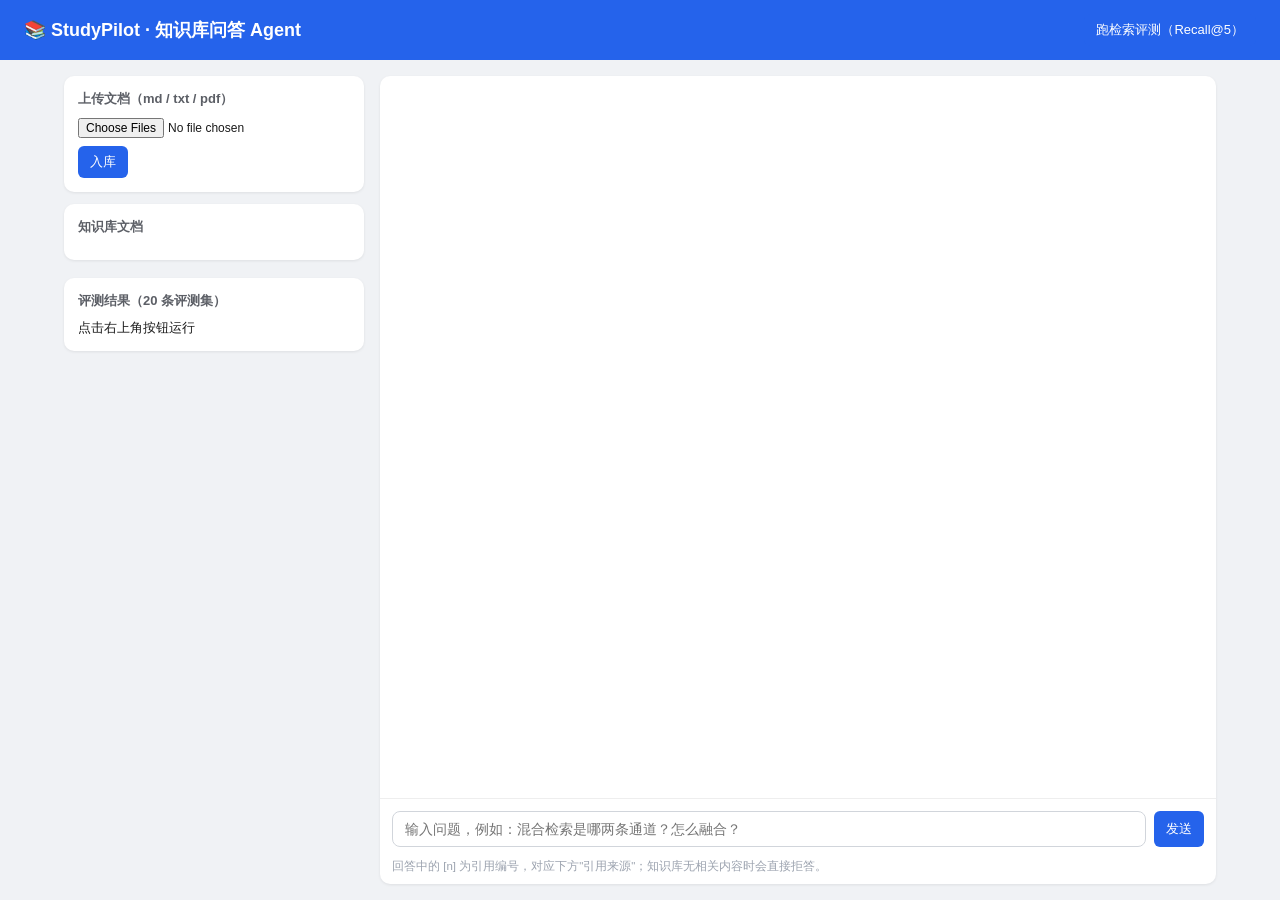
==== src/main/resources/static/index.html @ 530db588 "feat: StudyPilot RAG 知识库问答 Agent 首版 - 入库/混合检索/引用问答/拒答/评测/SSE" ====
<!DOCTYPE html>
<html lang="zh-CN">
<head>
  <meta charset="UTF-8">
  <meta name="viewport" content="width=device-width, initial-scale=1.0">
  <title>StudyPilot - 知识库问答</title>
  <style>
    * { box-sizing: border-box; margin: 0; padding: 0; }
    body {
      font-family: -apple-system, 'Segoe UI', 'Microsoft YaHei', sans-serif;
      background: #f0f2f5; color: #1a1a1a; min-height: 100vh;
      display: flex; flex-direction: column;
    }
    header {
      background: #2563eb; color: #fff; padding: 14px 24px;
      display: flex; align-items: center; justify-content: space-between;
    }
    header h1 { font-size: 18px; font-weight: 600; }
    .main { flex: 1; display: flex; gap: 16px; padding: 16px 24px; max-width: 1200px; width: 100%; margin: 0 auto; }
    .side { width: 300px; flex-shrink: 0; display: flex; flex-direction: column; gap: 12px; }
    .panel {
      background: #fff; border-radius: 10px; padding: 14px;
      box-shadow: 0 1px 3px rgba(0,0,0,.08);
    }
    .panel h3 { font-size: 13px; color: #5c5f66; margin-bottom: 10px; }
    input[type=file] { font-size: 12px; margin-bottom: 8px; }
    button {
      background: #2563eb; color: #fff; border: 0; border-radius: 6px;
      padding: 7px 12px; font-size: 13px; cursor: pointer;
    }
    button:disabled { background: #a5b4fc; cursor: not-allowed; }
    button.danger { background: #dc2626; }
    .doc-list { list-style: none; font-size: 12.5px; }
    .doc-list li {
      display: flex; justify-content: space-between; align-items: center;
      padding: 5px 0; border-bottom: 1px dashed #eee;
    }
    .doc-list .del { color: #dc2626; cursor: pointer; font-size: 12px; }
    .chat {
      flex: 1; display: flex; flex-direction: column; background: #fff;
      border-radius: 10px; box-shadow: 0 1px 3px rgba(0,0,0,.08); overflow: hidden;
    }
    .messages { flex: 1; overflow-y: auto; padding: 18px; }
    .msg { margin-bottom: 14px; max-width: 85%; }
    .msg .who { font-size: 11px; color: #9ca3af; margin-bottom: 3px; }
    .msg .body {
      padding: 10px 13px; border-radius: 10px; font-size: 14px; line-height: 1.6;
      white-space: pre-wrap; word-break: break-word;
    }
    .msg.user { margin-left: auto; }
    .msg.user .body { background: #2563eb; color: #fff; border-bottom-right-radius: 2px; }
    .msg.bot .body { background: #f3f4f6; border-bottom-left-radius: 2px; }
    .msg .cite {
      font-size: 12px; color: #5c5f66; margin-top: 6px; background: #eef2ff;
      border-radius: 6px; padding: 6px 9px; border-left: 3px solid #2563eb;
    }
    .msg .cite b { color: #2563eb; }
    .inputbar { display: flex; gap: 8px; padding: 12px; border-top: 1px solid #eee; }
    .inputbar input {
      flex: 1; border: 1px solid #d1d5db; border-radius: 8px; padding: 9px 12px; font-size: 14px; outline: none;
    }
    .inputbar input:focus { border-color: #2563eb; }
    .hint { font-size: 11.5px; color: #9ca3af; padding: 0 12px 10px; }
    .eval { margin-top: 6px; font-size: 12.5px; }
    .eval table { width: 100%; border-collapse: collapse; margin-top: 6px; }
    .eval td, .eval th { border: 1px solid #e5e7eb; padding: 4px 6px; font-size: 12px; text-align: left; }
    .eval th { background: #f9fafb; }
  </style>
</head>
<body>
<header>
  <h1>📚 StudyPilot · 知识库问答 Agent</h1>
  <button onclick="runEval()" id="evalBtn">跑检索评测（Recall@5）</button>
</header>

<div class="main">
  <div class="side">
    <div class="panel">
      <h3>上传文档（md / txt / pdf）</h3>
      <input type="file" id="file" accept=".md,.markdown,.txt,.pdf" multiple>
      <button onclick="upload()">入库</button>
    </div>
    <div class="panel">
      <h3>知识库文档</h3>
      <ul class="doc-list" id="docList"></ul>
    </div>
    <div class="panel eval">
      <h3>评测结果（20 条评测集）</h3>
      <div id="evalResult">点击右上角按钮运行</div>
    </div>
  </div>

  <div class="chat">
    <div class="messages" id="messages"></div>
    <div class="inputbar">
      <input id="question" placeholder="输入问题，例如：混合检索是哪两条通道？怎么融合？" onkeydown="if(event.key==='Enter')ask()">
      <button onclick="ask()">发送</button>
    </div>
    <div class="hint">回答中的 [n] 为引用编号，对应下方"引用来源"；知识库无相关内容时会直接拒答。</div>
  </div>
</div>

<script>
const $ = id => document.getElementById(id);

function addMsg(who, text, cites) {
  const box = $('messages');
  const div = document.createElement('div');
  div.className = 'msg ' + who;
  div.innerHTML = `<div class="who">${who === 'user' ? '你' : 'StudyPilot'}</div>
    <div class="body"></div>`;
  div.querySelector('.body').textContent = text;
  if (cites && cites.length) {
    const c = document.createElement('div');
    c.className = 'cite';
    c.innerHTML = cites.map((h, i) =>
      `<div><b>[${i + 1}]</b> ${h.chunk.docName}${h.chunk.headingPath ? ' · ' + h.chunk.headingPath : ''}</div>`
    ).join('');
    div.appendChild(c);
  }
  box.appendChild(div);
  box.scrollTop = box.scrollHeight;
}

async function upload() {
  const file = $('file').files[0];
  if (!file) return alert('请先选择文件');
  const fd = new FormData();
  fd.append('file', file);
  const res = await fetch('/api/kb/documents', { method: 'POST', body: fd });
  const data = await res.json();
  alert(data.error ? '失败: ' + data.error : `入库成功：${data.name}，切分为 ${data.chunkCount} 块`);
  refreshDocs();
}

async function refreshDocs() {
  const res = await fetch('/api/kb/documents');
  const docs = await res.json();
  $('docList').innerHTML = docs.map(d =>
    `<li><span>${d.name}（${d.chunkCount} 块）</span><span class="del" onclick="delDoc(${d.id})">删除</span></li>`
  ).join('') || '<li style="color:#9ca3af">暂无文档，先上传或等待示例库导入</li>';
}

async function delDoc(id) {
  await fetch('/api/kb/documents/' + id, { method: 'DELETE' });
  refreshDocs();
}

async function ask() {
  const q = $('question').value.trim();
  if (!q) return;
  $('question').value = '';
  addMsg('user', q);

  // 放一条空 bot 消息，SSE 逐段填充（打字机效果）
  const botMsg = addMsg('bot', '');
  const bodyEl = botMsg.querySelector('.body');
  bodyEl.textContent = '';

  try {
    const res = await fetch('/api/chat/stream', {
      method: 'POST',
      headers: { 'Content-Type': 'application/json' },
      body: JSON.stringify({ question: q })
    });
    if (!res.ok || !res.body) throw new Error('HTTP ' + res.status);

    const reader = res.body.getReader();
    const decoder = new TextDecoder();
    let citations = null;
    let buf = '';
    while (true) {
      const { done, value } = await reader.read();
      if (done) break;
      buf += decoder.decode(value, { stream: true });
      const parts = buf.split('\n\n');
      buf = parts.pop();
      for (const part of parts) {
        for (const line of part.split('\n')) {
          if (line.startsWith('data: ')) {
            const payload = line.slice(6);
            if (payload.startsWith('{')) {
              const meta = JSON.parse(payload);
              citations = meta.citations || [];
              if (meta.rejected) {
                bodyEl.textContent = '抱歉，知识库中未找到相关内容。';
                renderCites(botMsg, citations);
                return;
              }
            } else {
              bodyEl.textContent += payload;
              scrollChat();
            }
          }
        }
      }
    }
    renderCites(botMsg, citations);
  } catch (e) {
    // SSE 失败时回退到普通 JSON 问答
    const res2 = await fetch('/api/chat', {
      method: 'POST',
      headers: { 'Content-Type': 'application/json' },
      body: JSON.stringify({ question: q })
    });
    const data = await res2.json();
    bodyEl.textContent = data.answer;
    renderCites(botMsg, data.rejected ? [] : data.citations);
  }
}

function renderCites(botMsg, citations) {
  const old = botMsg.querySelector('.cite');
  if (old) old.remove();
  if (citations && citations.length) {
    const c = document.createElement('div');
    c.className = 'cite';
    c.innerHTML = citations.map((h, i) =>
      `<div><b>[${i + 1}]</b> ${h.doc}${h.section ? ' · ' + h.section : ''}</div>`
    ).join('');
    botMsg.appendChild(c);
  }
  scrollChat();
}

function scrollChat() {
  $('messages').scrollTop = $('messages').scrollHeight;
}

async function runEval() {
  $('evalBtn').disabled = true;
  $('evalBtn').textContent = '评测运行中…';
  try {
    const res = await fetch('/api/eval/run');
    const reports = await res.json();
    let html = '<table><tr><th>模式</th><th>Recall@5</th><th>Top1 命中</th></tr>';
    for (const r of reports) {
      const name = { vector: '纯向量', keyword: '纯关键词', hybrid: '混合检索' }[r.mode] || r.mode;
      html += `<tr><td>${name}</td><td>${(r.recallAt5 * 100).toFixed(1)}%</td><td>${(r.hitAt1 * 100).toFixed(1)}%</td></tr>`;
    }
    html += '</table>';
    $('evalResult').innerHTML = html;
  } catch (e) {
    $('evalResult').textContent = '评测失败：' + e.message;
  }
  $('evalBtn').disabled = false;
  $('evalBtn').textContent = '跑检索评测（Recall@5）';
}

refreshDocs();
</script>
</body>
</html>
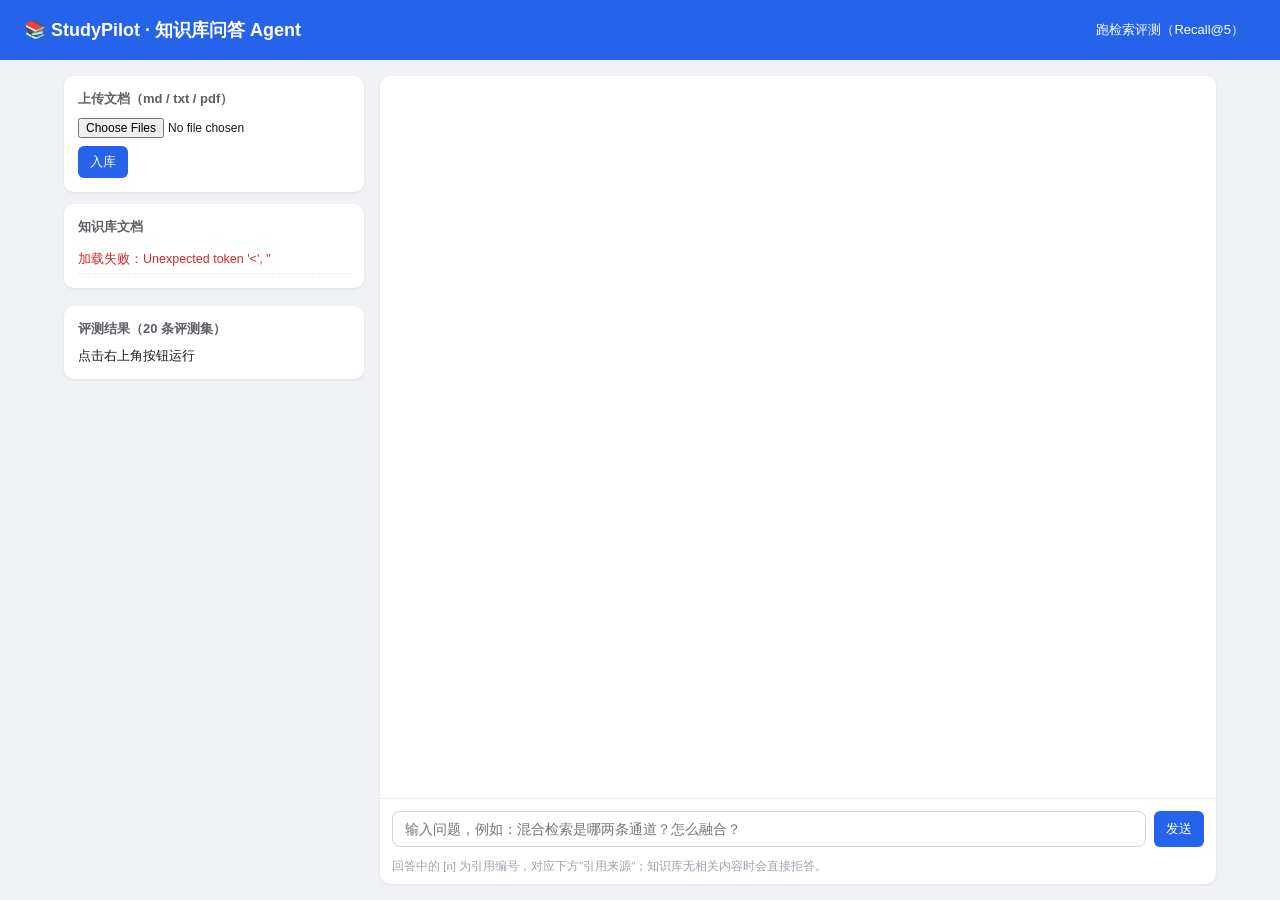
==== commit ad2e1115: "feat: SSE 流式问答(GET/POST)、检索调试接口、无 Key 启动提示、全局 503 友好错误、前端错误兜底" ====
--- a/src/main/resources/static/index.html
+++ b/src/main/resources/static/index.html
@@ -127,23 +127,36 @@
   if (!file) return alert('请先选择文件');
   const fd = new FormData();
   fd.append('file', file);
-  const res = await fetch('/api/kb/documents', { method: 'POST', body: fd });
-  const data = await res.json();
-  alert(data.error ? '失败: ' + data.error : `入库成功：${data.name}，切分为 ${data.chunkCount} 块`);
-  refreshDocs();
+  try {
+    const res = await fetch('/api/kb/documents', { method: 'POST', body: fd });
+    const data = await res.json();
+    alert(data.error ? '失败: ' + data.error : `入库成功：${data.name}，切分为 ${data.chunkCount} 块`);
+    refreshDocs();
+  } catch (e) {
+    alert('上传失败：' + e.message);
+  }
 }
 
 async function refreshDocs() {
-  const res = await fetch('/api/kb/documents');
-  const docs = await res.json();
-  $('docList').innerHTML = docs.map(d =>
-    `<li><span>${d.name}（${d.chunkCount} 块）</span><span class="del" onclick="delDoc(${d.id})">删除</span></li>`
-  ).join('') || '<li style="color:#9ca3af">暂无文档，先上传或等待示例库导入</li>';
+  try {
+    const res = await fetch('/api/kb/documents');
+    const docs = await res.json();
+    if (docs.error) throw new Error(docs.error);
+    $('docList').innerHTML = docs.map(d =>
+      `<li><span>${d.name}（${d.chunkCount} 块）</span><span class="del" onclick="delDoc(${d.id})">删除</span></li>`
+    ).join('') || '<li style="color:#9ca3af">暂无文档，先上传或等待示例库导入</li>';
+  } catch (e) {
+    $('docList').innerHTML = '<li style="color:#dc2626">加载失败：' + e.message + '</li>';
+  }
 }
 
 async function delDoc(id) {
-  await fetch('/api/kb/documents/' + id, { method: 'DELETE' });
-  refreshDocs();
+  try {
+    await fetch('/api/kb/documents/' + id, { method: 'DELETE' });
+    refreshDocs();
+  } catch (e) {
+    alert('删除失败：' + e.message);
+  }
 }
 
 async function ask() {
@@ -198,14 +211,18 @@
     renderCites(botMsg, citations);
   } catch (e) {
     // SSE 失败时回退到普通 JSON 问答
-    const res2 = await fetch('/api/chat', {
-      method: 'POST',
-      headers: { 'Content-Type': 'application/json' },
-      body: JSON.stringify({ question: q })
-    });
-    const data = await res2.json();
-    bodyEl.textContent = data.answer;
-    renderCites(botMsg, data.rejected ? [] : data.citations);
+    try {
+      const res2 = await fetch('/api/chat', {
+        method: 'POST',
+        headers: { 'Content-Type': 'application/json' },
+        body: JSON.stringify({ question: q })
+      });
+      const data = await res2.json();
+      bodyEl.textContent = data.error || data.answer || '请求失败';
+      renderCites(botMsg, data.rejected ? [] : (data.citations || []));
+    } catch (e2) {
+      bodyEl.textContent = '请求失败：' + (e2.message || '未知错误');
+    }
   }
 }
 
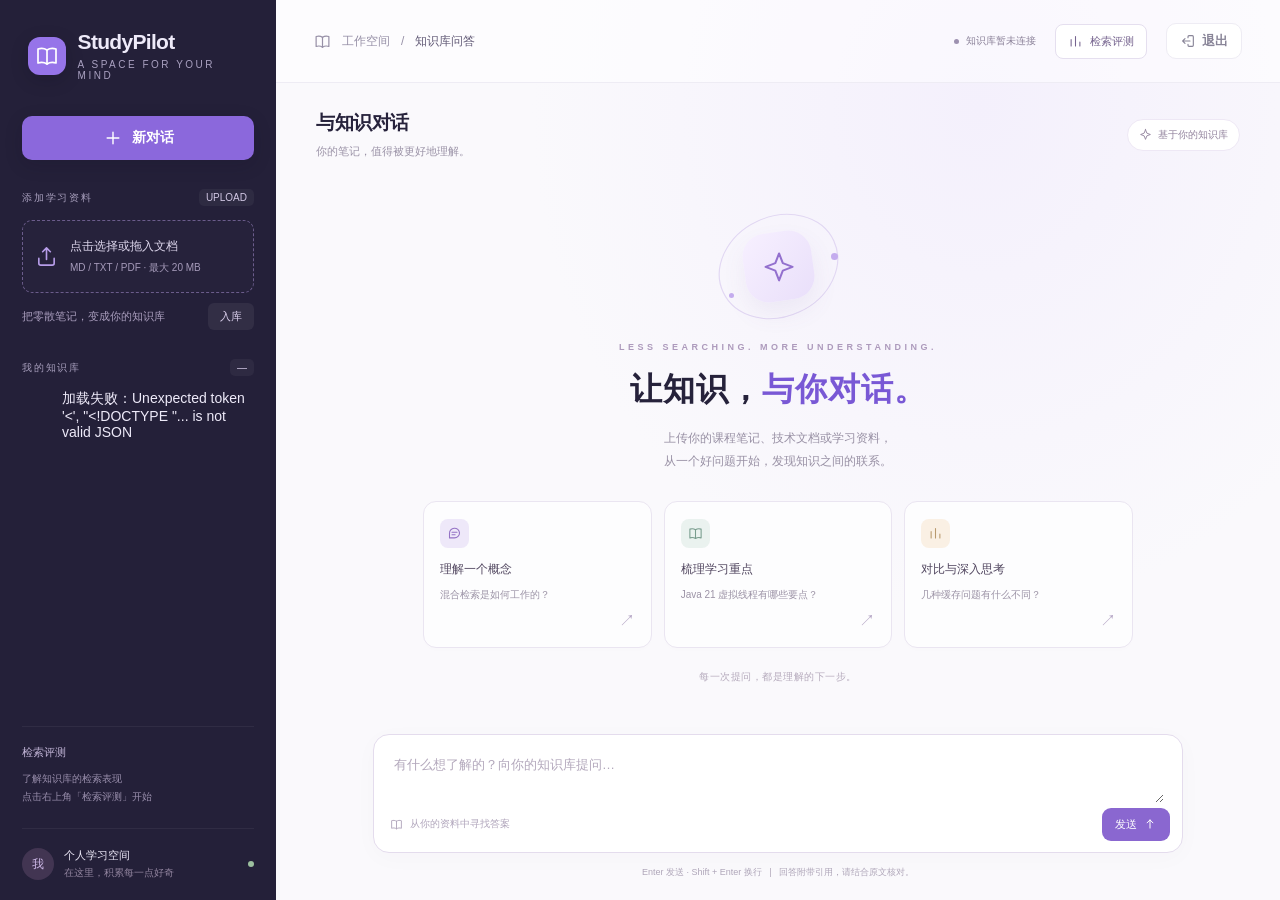
==== commit cadd6617: "feat: 界面美化与功能修复 + 应用内登录（替代 Nginx Basic 认证） - 新增应用内登录：AuthController / AuthInterceptor / WebAuthConfi" ====
--- a/src/main/resources/static/index.html
+++ b/src/main/resources/static/index.html
@@ -1,241 +1,247 @@
-<!DOCTYPE html>
-<html lang="zh-CN">
-<head>
-  <meta charset="UTF-8">
-  <meta name="viewport" content="width=device-width, initial-scale=1.0">
-  <title>StudyPilot - 知识库问答</title>
-  <style>
-    * { box-sizing: border-box; margin: 0; padding: 0; }
-    body {
-      font-family: -apple-system, 'Segoe UI', 'Microsoft YaHei', sans-serif;
-      background: #f0f2f5; color: #1a1a1a; min-height: 100vh;
-      display: flex; flex-direction: column;
-    }
-    header {
-      background: #2563eb; color: #fff; padding: 14px 24px;
-      display: flex; align-items: center; justify-content: space-between;
-    }
-    header h1 { font-size: 18px; font-weight: 600; }
-    .main { flex: 1; display: flex; gap: 16px; padding: 16px 24px; max-width: 1200px; width: 100%; margin: 0 auto; }
-    .side { width: 300px; flex-shrink: 0; display: flex; flex-direction: column; gap: 12px; }
-    .panel {
-      background: #fff; border-radius: 10px; padding: 14px;
-      box-shadow: 0 1px 3px rgba(0,0,0,.08);
-    }
-    .panel h3 { font-size: 13px; color: #5c5f66; margin-bottom: 10px; }
-    input[type=file] { font-size: 12px; margin-bottom: 8px; }
-    button {
-      background: #2563eb; color: #fff; border: 0; border-radius: 6px;
-      padding: 7px 12px; font-size: 13px; cursor: pointer;
-    }
-    button:disabled { background: #a5b4fc; cursor: not-allowed; }
-    button.danger { background: #dc2626; }
-    .doc-list { list-style: none; font-size: 12.5px; }
-    .doc-list li {
-      display: flex; justify-content: space-between; align-items: center;
-      padding: 5px 0; border-bottom: 1px dashed #eee;
-    }
-    .doc-list .del { color: #dc2626; cursor: pointer; font-size: 12px; }
-    .chat {
-      flex: 1; display: flex; flex-direction: column; background: #fff;
-      border-radius: 10px; box-shadow: 0 1px 3px rgba(0,0,0,.08); overflow: hidden;
-    }
-    .messages { flex: 1; overflow-y: auto; padding: 18px; }
-    .msg { margin-bottom: 14px; max-width: 85%; }
-    .msg .who { font-size: 11px; color: #9ca3af; margin-bottom: 3px; }
-    .msg .body {
-      padding: 10px 13px; border-radius: 10px; font-size: 14px; line-height: 1.6;
-      white-space: pre-wrap; word-break: break-word;
-    }
-    .msg.user { margin-left: auto; }
-    .msg.user .body { background: #2563eb; color: #fff; border-bottom-right-radius: 2px; }
-    .msg.bot .body { background: #f3f4f6; border-bottom-left-radius: 2px; }
-    .msg .cite {
-      font-size: 12px; color: #5c5f66; margin-top: 6px; background: #eef2ff;
-      border-radius: 6px; padding: 6px 9px; border-left: 3px solid #2563eb;
-    }
-    .msg .cite b { color: #2563eb; }
-    .inputbar { display: flex; gap: 8px; padding: 12px; border-top: 1px solid #eee; }
-    .inputbar input {
-      flex: 1; border: 1px solid #d1d5db; border-radius: 8px; padding: 9px 12px; font-size: 14px; outline: none;
-    }
-    .inputbar input:focus { border-color: #2563eb; }
-    .hint { font-size: 11.5px; color: #9ca3af; padding: 0 12px 10px; }
-    .eval { margin-top: 6px; font-size: 12.5px; }
-    .eval table { width: 100%; border-collapse: collapse; margin-top: 6px; }
-    .eval td, .eval th { border: 1px solid #e5e7eb; padding: 4px 6px; font-size: 12px; text-align: left; }
-    .eval th { background: #f9fafb; }
-  </style>
-</head>
-<body>
-<header>
-  <h1>📚 StudyPilot · 知识库问答 Agent</h1>
-  <button onclick="runEval()" id="evalBtn">跑检索评测（Recall@5）</button>
-</header>
-
-<div class="main">
-  <div class="side">
-    <div class="panel">
-      <h3>上传文档（md / txt / pdf）</h3>
-      <input type="file" id="file" accept=".md,.markdown,.txt,.pdf" multiple>
-      <button onclick="upload()">入库</button>
-    </div>
-    <div class="panel">
-      <h3>知识库文档</h3>
-      <ul class="doc-list" id="docList"></ul>
-    </div>
-    <div class="panel eval">
-      <h3>评测结果（20 条评测集）</h3>
-      <div id="evalResult">点击右上角按钮运行</div>
-    </div>
-  </div>
-
-  <div class="chat">
-    <div class="messages" id="messages"></div>
-    <div class="inputbar">
-      <input id="question" placeholder="输入问题，例如：混合检索是哪两条通道？怎么融合？" onkeydown="if(event.key==='Enter')ask()">
-      <button onclick="ask()">发送</button>
-    </div>
-    <div class="hint">回答中的 [n] 为引用编号，对应下方"引用来源"；知识库无相关内容时会直接拒答。</div>
-  </div>
-</div>
-
+<!DOCTYPE html><html lang="zh-CN"><head><meta charset="UTF-8"><meta name="viewport" content="width=device-width,initial-scale=1.0"><meta name="theme-color" content="#242039"><title>StudyPilot · 让知识与你对话</title><link rel="stylesheet" href="app.css?v=20260915"></head><body><div class="app-shell">
+<aside class="side" id="sidebar"><div class="brand"><div class="brand-mark"><svg viewBox="0 0 24 24" aria-hidden="true"><path d="M12 6c-3-2-6-2-9-1v14c3-1 6-1 9 1 3-2 6-2 9-1V5c-3-1-6-1-9 1Z"/><path d="M12 6v14"/></svg></div><div><div class="brand-name">StudyPilot</div><div class="brand-sub">A SPACE FOR YOUR MIND</div></div></div>
+<button class="new-chat" onclick="newChat()"><svg viewBox="0 0 24 24" aria-hidden="true"><path d="M12 5v14M5 12h14"/></svg><span>新对话</span></button>
+<section class="panel upload-panel"><div class="rail-label">添加学习资料 <span>UPLOAD</span></div><label class="upload-zone" id="dropZone"><svg viewBox="0 0 24 24" aria-hidden="true"><path d="M12 15V3m-4 4 4-4 4 4M4 14v5a2 2 0 0 0 2 2h12a2 2 0 0 0 2-2v-5"/></svg><div><strong>点击选择或拖入文档</strong><small>MD / TXT / PDF · 最大 20 MB</small></div><input type="file" id="file" aria-label="选择学习文档" accept=".md,.markdown,.txt,.pdf" multiple></label><div class="upload-actions"><p id="fileHint">把零散笔记，变成你的知识库</p><button id="uploadBtn" onclick="upload()">入库</button></div></section>
+<section class="panel docs-panel"><div class="rail-label">我的知识库 <span id="docCount">—</span></div><ul class="doc-list" id="docList"><li>正在加载文档…</li></ul></section>
+<section class="panel eval"><h3 id="evalTitle">检索评测</h3><div id="evalResult">了解知识库的检索表现<br>点击右上角「检索评测」开始</div></section>
+<div class="rail-footer"><div class="avatar">我</div><div><strong>个人学习空间</strong><small>在这里，积累每一点好奇</small></div><i class="local-dot" title="本地工作区"></i></div></aside>
+<main class="workspace"><header class="topbar"><div class="breadcrumb"><svg viewBox="0 0 24 24" aria-hidden="true"><path d="M12 6c-3-2-6-2-9-1v14c3-1 6-1 9 1 3-2 6-2 9-1V5c-3-1-6-1-9 1Z"/><path d="M12 6v14"/></svg><span>工作空间</span><span>/</span><strong>知识库问答</strong></div><div class="top-actions"><span class="connection" id="connection">连接知识库…</span><button class="mobile-toggle" onclick="toggleLibrary()" aria-controls="sidebar" aria-expanded="false" id="libraryToggle">文档</button><button class="eval-button" onclick="runEval()" id="evalBtn" aria-label="跑检索评测（Hit@5）"><svg viewBox="0 0 24 24" aria-hidden="true"><path d="M5 19V9m7 10V4m7 15v-6"/></svg><span>检索评测</span></button><button class="logout-button" onclick="logout()" id="logoutBtn" aria-label="退出登录"><svg viewBox="0 0 24 24" aria-hidden="true"><path d="M15 12H4m0 0 3.5-3.5M4 12l3.5 3.5"/><path d="M12 7V5.5A1.5 1.5 0 0 1 13.5 4h5A1.5 1.5 0 0 1 20 5.5v13A1.5 1.5 0 0 1 18.5 20h-5A1.5 1.5 0 0 1 12 18.5V17"/></svg><span>退出</span></button></div></header>
+<section class="chat"><div class="chat-heading"><div><h1>与知识对话</h1><p id="workspaceStats">你的笔记，值得被更好地理解。</p></div><div class="scope-pill"><svg viewBox="0 0 24 24" aria-hidden="true"><path d="m12 3 2.5 6.5L21 12l-6.5 2.5L12 21l-2.5-6.5L3 12l6.5-2.5L12 3Z"/></svg>基于你的知识库</div></div>
+<div class="messages" id="messages"><div class="welcome" id="welcome"><div class="hero-art"><div class="hero-mark"><svg viewBox="0 0 24 24" aria-hidden="true"><path d="m12 3 2.5 6.5L21 12l-6.5 2.5L12 21l-2.5-6.5L3 12l6.5-2.5L12 3Z"/></svg></div></div><div class="eyebrow">LESS SEARCHING. MORE UNDERSTANDING.</div><h2>让知识，<span>与你对话。</span></h2><p>上传你的课程笔记、技术文档或学习资料，<br>从一个好问题开始，发现知识之间的联系。</p><div class="suggestions">
+<button class="suggestion" onclick="suggest('混合检索是哪两条通道？怎么融合？')"><span class="tile-icon"><svg viewBox="0 0 24 24" aria-hidden="true"><path d="M20 11a8 8 0 0 1-8 8H4v-7a8 8 0 1 1 16-1Z"/><path d="M8 10h8m-8 4h5"/></svg></span><strong>理解一个概念</strong><p>混合检索是如何工作的？</p><span class="arrow">↗</span></button>
+<button class="suggestion" onclick="suggest('Java 21 虚拟线程适合什么场景？有哪些注意事项？')"><span class="tile-icon"><svg viewBox="0 0 24 24" aria-hidden="true"><path d="M12 6c-3-2-6-2-9-1v14c3-1 6-1 9 1 3-2 6-2 9-1V5c-3-1-6-1-9 1Z"/><path d="M12 6v14"/></svg></span><strong>梳理学习重点</strong><p>Java 21 虚拟线程有哪些要点？</p><span class="arrow">↗</span></button>
+<button class="suggestion" onclick="suggest('缓存穿透、击穿和雪崩有什么区别？分别如何处理？')"><span class="tile-icon"><svg viewBox="0 0 24 24" aria-hidden="true"><path d="M5 19V9m7 10V4m7 15v-6"/></svg></span><strong>对比与深入思考</strong><p>几种缓存问题有什么不同？</p><span class="arrow">↗</span></button></div><div class="welcome-foot">每一次提问，都是理解的下一步。</div></div></div>
+<div class="composer-area"><div class="composer"><div class="inputbar"><textarea rows="2" id="question" aria-label="输入问题" maxlength="4000" placeholder="有什么想了解的？向你的知识库提问…" onkeydown="if(event.key==='Enter'&&!event.shiftKey&&!event.isComposing){event.preventDefault();ask()}"></textarea></div><div class="composer-tools"><span class="composer-note"><svg viewBox="0 0 24 24" aria-hidden="true"><path d="M12 6c-3-2-6-2-9-1v14c3-1 6-1 9 1 3-2 6-2 9-1V5c-3-1-6-1-9 1Z"/><path d="M12 6v14"/></svg><span>从你的资料中寻找答案</span></span><div class="send-actions"><button class="stop-button" id="stopBtn" onclick="activeChat?.abort()" disabled>停止</button><button class="send-button" id="sendBtn" onclick="ask()" aria-label="发送"><span>发送</span><svg viewBox="0 0 24 24" aria-hidden="true"><path d="M12 19V5m-5 5 5-5 5 5"/></svg></button></div></div></div><div class="hint">Enter 发送 · Shift + Enter 换行 &nbsp; | &nbsp; 回答附带引用，请结合原文核对。</div></div></section></main></div><div class="toast" id="toast" role="status" aria-live="polite" hidden></div>
 <script>
 const $ = id => document.getElementById(id);
+/* ===== 登录态处理：401 自动跳登录页 + 退出登录 ===== */
+(function () {
+  const rawFetch = window.fetch.bind(window);
+  window.fetch = async function (...args) {
+    const res = await rawFetch(...args);
+    if (res.status === 401) {
+      location.replace('login.html');
+      throw new Error('未登录');
+    }
+    return res;
+  };
+})();
+function logout() {
+  fetch('api/auth/logout', { method: 'POST', headers: { Accept: 'application/json' } })
+    .catch(() => {})
+    .finally(() => location.replace('login.html'));
+}
+let activeChat = null;
+const welcomeTemplate = $('welcome').outerHTML;
+let toastTimer;
+function notify(message) { $('toast').textContent = message; $('toast').hidden = false; clearTimeout(toastTimer); toastTimer = setTimeout(() => $('toast').hidden = true, 6000); }
+function suggest(question) { $('question').value = question; $('question').focus(); }
+function toggleLibrary() { const open = $('sidebar').classList.toggle('mobile-library'); $('libraryToggle').setAttribute('aria-expanded', String(open)); }
+function newChat() { if (activeChat) { notify('请先停止当前回答，再开始新对话'); return; } $('messages').innerHTML = welcomeTemplate; $('question').value = ''; $('question').focus(); }
 
 function addMsg(who, text, cites) {
-  const box = $('messages');
+  $('welcome')?.remove();
   const div = document.createElement('div');
   div.className = 'msg ' + who;
-  div.innerHTML = `<div class="who">${who === 'user' ? '你' : 'StudyPilot'}</div>
-    <div class="body"></div>`;
-  div.querySelector('.body').textContent = text;
-  if (cites && cites.length) {
-    const c = document.createElement('div');
-    c.className = 'cite';
-    c.innerHTML = cites.map((h, i) =>
-      `<div><b>[${i + 1}]</b> ${h.chunk.docName}${h.chunk.headingPath ? ' · ' + h.chunk.headingPath : ''}</div>`
-    ).join('');
-    div.appendChild(c);
-  }
-  box.appendChild(div);
-  box.scrollTop = box.scrollHeight;
+  const label = document.createElement('div');
+  label.className = 'who';
+  label.textContent = who === 'user' ? '你' : 'StudyPilot';
+  const body = document.createElement('div');
+  body.className = 'body';
+  body.textContent = text;
+  div.append(label, body);
+  $('messages').appendChild(div);
+  renderCites(div, cites);
+  return div;
+}
+
+async function readJson(response) {
+  const data = await response.json();
+  if (!response.ok) throw new Error(data.error || 'HTTP ' + response.status);
+  return data;
 }
 
 async function upload() {
-  const file = $('file').files[0];
-  if (!file) return alert('请先选择文件');
-  const fd = new FormData();
-  fd.append('file', file);
-  try {
-    const res = await fetch('/api/kb/documents', { method: 'POST', body: fd });
-    const data = await res.json();
-    alert(data.error ? '失败: ' + data.error : `入库成功：${data.name}，切分为 ${data.chunkCount} 块`);
-    refreshDocs();
-  } catch (e) {
-    alert('上传失败：' + e.message);
+  const files = Array.from($('file').files);
+  if (!files.length) return notify('请先选择文件');
+  $('uploadBtn').disabled = true;
+  $('uploadBtn').textContent = '处理中…';
+  const results = [];
+  try {
+    for (const file of files) {
+      const fd = new FormData();
+      fd.append('file', file);
+      try {
+        const data = await readJson(await fetch('api/kb/documents', {method: 'POST', body: fd}));
+        results.push(`${data.name}：成功，${data.chunkCount} 块`);
+      } catch (e) {
+        results.push(`${file.name}：失败，${e.message}`);
+      }
+    }
+    await refreshDocs();
+    notify(results.join('\n'));
+  } finally {
+    $('uploadBtn').disabled = false;
+    $('uploadBtn').textContent = '入库';
   }
 }
 
 async function refreshDocs() {
-  try {
-    const res = await fetch('/api/kb/documents');
-    const docs = await res.json();
-    if (docs.error) throw new Error(docs.error);
-    $('docList').innerHTML = docs.map(d =>
-      `<li><span>${d.name}（${d.chunkCount} 块）</span><span class="del" onclick="delDoc(${d.id})">删除</span></li>`
-    ).join('') || '<li style="color:#9ca3af">暂无文档，先上传或等待示例库导入</li>';
-  } catch (e) {
-    $('docList').innerHTML = '<li style="color:#dc2626">加载失败：' + e.message + '</li>';
-  }
-}
-
-async function delDoc(id) {
-  try {
-    await fetch('/api/kb/documents/' + id, { method: 'DELETE' });
-    refreshDocs();
-  } catch (e) {
-    alert('删除失败：' + e.message);
-  }
+  const list = $('docList');
+  try {
+    const docs = await readJson(await fetch('api/kb/documents'));
+    list.replaceChildren();
+    $('docCount').textContent = docs.length;
+    $('workspaceStats').textContent = `${docs.length} 篇文档 · ${docs.reduce((n, d) => n + d.chunkCount, 0)} 个知识片段，等待你的探索。`;
+    $('connection').textContent = '知识库已连接';
+    $('connection').classList.add('online');
+    for (const doc of docs) {
+      const row = document.createElement('li');
+      const name = document.createElement('span');
+      name.className = 'doc-info';
+      const title = document.createElement('span');
+      title.className = 'doc-name';
+      title.textContent = doc.name;
+      title.title = doc.name;
+      const meta = document.createElement('span');
+      meta.className = 'doc-meta';
+      meta.textContent = `${doc.chunkCount} 个片段`;
+      name.append(title, meta);
+      const fileIcon = document.createElement('span');
+      fileIcon.className = 'doc-icon';
+      fileIcon.textContent = ({pdf:'PDF', txt:'TXT', md:'MD', markdown:'MD'})[doc.name.split('.').pop().toLowerCase()] || 'DOC';
+      const remove = document.createElement('button');
+      remove.className = 'danger';
+      remove.textContent = '删除';
+      remove.onclick = () => delDoc(doc.id, remove);
+      row.append(fileIcon, name, remove);
+      list.appendChild(row);
+    }
+    if (!docs.length) list.textContent = '暂无文档，请先上传';
+  } catch (e) {
+    list.textContent = '加载失败：' + e.message;
+    $('connection').textContent = '知识库暂未连接';
+    $('connection').classList.remove('online');
+  }
+}
+
+async function delDoc(id, button) {
+  button.disabled = true;
+  try {
+    await readJson(await fetch('api/kb/documents/' + id, {method: 'DELETE'}));
+    await refreshDocs();
+  } catch (e) {
+    notify('删除失败：' + e.message);
+    button.disabled = false;
+  }
+}
+
+// 按 SSE 的 event/data 字段解码，JSON 字符串中的换行不会破坏事件边界。
+function parseEvent(frame) {
+  let event = 'message';
+  const data = [];
+  for (const line of frame.split(/\r?\n/)) {
+    if (line.startsWith(':')) continue;
+    const colon = line.indexOf(':');
+    const field = colon < 0 ? line : line.slice(0, colon);
+    let value = colon < 0 ? '' : line.slice(colon + 1);
+    if (value.startsWith(' ')) value = value.slice(1);
+    if (field === 'event') event = value;
+    if (field === 'data') data.push(value);
+  }
+  return data.length ? {event, data: JSON.parse(data.join('\n'))} : null;
 }
 
 async function ask() {
   const q = $('question').value.trim();
-  if (!q) return;
+  if (!q || activeChat) return;
+  if (q.length > 4000) return notify('问题不能超过 4000 个字符');
   $('question').value = '';
   addMsg('user', q);
-
-  // 放一条空 bot 消息，SSE 逐段填充（打字机效果）
-  const botMsg = addMsg('bot', '');
+  const botMsg = addMsg('bot', '正在检索…');
   const bodyEl = botMsg.querySelector('.body');
-  bodyEl.textContent = '';
-
-  try {
-    const res = await fetch('/api/chat/stream', {
-      method: 'POST',
-      headers: { 'Content-Type': 'application/json' },
-      body: JSON.stringify({ question: q })
-    });
-    if (!res.ok || !res.body) throw new Error('HTTP ' + res.status);
-
-    const reader = res.body.getReader();
+  const controller = new AbortController();
+  activeChat = controller;
+  $('sendBtn').disabled = true;
+  $('stopBtn').disabled = false;
+  let reader;
+  let completed = false;
+  let received = false;
+  const showAnswer = answer => {
+    bodyEl.textContent = answer.answer;
+    renderCites(botMsg, answer.rejected ? [] : answer.citations);
+    completed = true;
+  };
+  try {
+    const options = {method: 'POST', headers: {'Content-Type': 'application/json'},
+      body: JSON.stringify({question: q}), signal: controller.signal};
+    const res = await fetch('api/chat/stream', options);
+    // 仅接口不支持时回退；生成中断不自动再调用一次付费模型。
+    if (res.status === 404 || res.status === 405) {
+      showAnswer(await readJson(await fetch('api/chat', options)));
+      return;
+    }
+    if (!res.ok) {
+      await readJson(res);
+      throw new Error('HTTP ' + res.status);
+    }
+    if (!res.body) throw new Error('浏览器不支持流式响应');
+    reader = res.body.getReader();
     const decoder = new TextDecoder();
-    let citations = null;
-    let buf = '';
-    while (true) {
-      const { done, value } = await reader.read();
-      if (done) break;
-      buf += decoder.decode(value, { stream: true });
-      const parts = buf.split('\n\n');
-      buf = parts.pop();
-      for (const part of parts) {
-        for (const line of part.split('\n')) {
-          if (line.startsWith('data: ')) {
-            const payload = line.slice(6);
-            if (payload.startsWith('{')) {
-              const meta = JSON.parse(payload);
-              citations = meta.citations || [];
-              if (meta.rejected) {
-                bodyEl.textContent = '抱歉，知识库中未找到相关内容。';
-                renderCites(botMsg, citations);
-                return;
-              }
-            } else {
-              bodyEl.textContent += payload;
-              scrollChat();
-            }
-          }
+    let buffer = '';
+    while (!completed) {
+      const {done, value} = await reader.read();
+      buffer += done ? decoder.decode() : decoder.decode(value, {stream: true});
+      let match;
+      while ((match = /\r?\n\r?\n/.exec(buffer)) !== null) {
+        const frame = buffer.slice(0, match.index);
+        buffer = buffer.slice(match.index + match[0].length);
+        const message = parseEvent(frame);
+        if (!message) continue;
+        if (message.event === 'delta') {
+          if (!received) bodyEl.textContent = '';
+          received = true;
+          bodyEl.textContent += message.data.text;
+          scrollChat();
+        } else if (message.event === 'done') {
+          showAnswer(message.data);
+          break;
+        } else if (message.event === 'error') {
+          throw new Error(message.data.message || '生成中断');
         }
       }
-    }
-    renderCites(botMsg, citations);
-  } catch (e) {
-    // SSE 失败时回退到普通 JSON 问答
-    try {
-      const res2 = await fetch('/api/chat', {
-        method: 'POST',
-        headers: { 'Content-Type': 'application/json' },
-        body: JSON.stringify({ question: q })
-      });
-      const data = await res2.json();
-      bodyEl.textContent = data.error || data.answer || '请求失败';
-      renderCites(botMsg, data.rejected ? [] : (data.citations || []));
-    } catch (e2) {
-      bodyEl.textContent = '请求失败：' + (e2.message || '未知错误');
-    }
+      if (done) break;
+    }
+    if (!completed) throw new Error('响应提前结束，答案尚未完成校验');
+  } catch (e) {
+    const message = e.name === 'AbortError' ? '已停止生成' : '请求失败：' + e.message;
+    bodyEl.textContent = received ? bodyEl.textContent + '\n\n[' + message + '，以上为未校验片段]' : message;
+  } finally {
+    if (reader) { try { await reader.cancel(); } catch (_) {} }
+    activeChat = null;
+    $('sendBtn').disabled = false;
+    $('stopBtn').disabled = true;
+    scrollChat();
   }
 }
 
 function renderCites(botMsg, citations) {
-  const old = botMsg.querySelector('.cite');
-  if (old) old.remove();
-  if (citations && citations.length) {
-    const c = document.createElement('div');
-    c.className = 'cite';
-    c.innerHTML = citations.map((h, i) =>
-      `<div><b>[${i + 1}]</b> ${h.doc}${h.section ? ' · ' + h.section : ''}</div>`
-    ).join('');
-    botMsg.appendChild(c);
+  botMsg.querySelector('.cite')?.remove();
+  if (citations?.length) {
+    const container = document.createElement('div');
+    container.className = 'cite';
+    for (const [i, hit] of citations.entries()) {
+      const chunk = hit.chunk || {docName: hit.doc, headingPath: hit.section, content: ''};
+      const item = document.createElement('details');
+      const title = document.createElement('summary');
+      title.textContent = `[${i + 1}] ${chunk.docName || ''}${chunk.headingPath ? ' · ' + chunk.headingPath : ''}`;
+      const excerpt = document.createElement('div');
+      excerpt.textContent = chunk.content || '暂无片段正文';
+      excerpt.style.whiteSpace = 'pre-wrap';
+      item.append(title, excerpt);
+      container.appendChild(item);
+    }
+    botMsg.appendChild(container);
   }
   scrollChat();
 }
@@ -245,26 +251,39 @@
 }
 
 async function runEval() {
+  if (window.matchMedia('(max-width:760px)').matches) { $('sidebar').classList.add('mobile-library'); $('libraryToggle').setAttribute('aria-expanded', 'true'); }
   $('evalBtn').disabled = true;
   $('evalBtn').textContent = '评测运行中…';
   try {
-    const res = await fetch('/api/eval/run');
-    const reports = await res.json();
-    let html = '<table><tr><th>模式</th><th>Recall@5</th><th>Top1 命中</th></tr>';
-    for (const r of reports) {
-      const name = { vector: '纯向量', keyword: '纯关键词', hybrid: '混合检索' }[r.mode] || r.mode;
-      html += `<tr><td>${name}</td><td>${(r.recallAt5 * 100).toFixed(1)}%</td><td>${(r.hitAt1 * 100).toFixed(1)}%</td></tr>`;
-    }
-    html += '</table>';
-    $('evalResult').innerHTML = html;
+    const reports = await readJson(await fetch('api/eval/run'));
+    const table = document.createElement('table');
+    const row = values => {
+      const tr = document.createElement('tr');
+      for (const value of values) {
+        const td = document.createElement('td');
+        td.textContent = value;
+        tr.appendChild(td);
+      }
+      table.appendChild(tr);
+    };
+    row(['模式', 'Hit@5', 'Hit@1']);
+    for (const report of reports) {
+      row([{vector:'纯向量', keyword:'纯关键词', hybrid:'混合检索'}[report.mode] || report.mode,
+        ((report.hitAt5 ?? report.recallAt5) * 100).toFixed(1) + '%', (report.hitAt1 * 100).toFixed(1) + '%']);
+    }
+    $('evalTitle').textContent = `检索评测（${reports[0]?.total || 0} 条）`;
+    $('evalResult').replaceChildren(table);
   } catch (e) {
     $('evalResult').textContent = '评测失败：' + e.message;
-  }
-  $('evalBtn').disabled = false;
-  $('evalBtn').textContent = '跑检索评测（Recall@5）';
-}
-
+  } finally {
+    $('evalBtn').disabled = false;
+    $('evalBtn').textContent = '检索评测';
+  }
+}
+
+$('file').addEventListener('change', () => { const files = Array.from($('file').files); $('fileHint').textContent = files.length ? `已选择 ${files.length} 个文件` : '把零散笔记，变成你的知识库'; });
+for (const event of ['dragenter', 'dragover']) $('dropZone').addEventListener(event, e => { e.preventDefault(); $('dropZone').classList.add('dragover'); });
+for (const event of ['dragleave', 'drop']) $('dropZone').addEventListener(event, e => { e.preventDefault(); $('dropZone').classList.remove('dragover'); if (event === 'drop' && e.dataTransfer.files.length) { $('file').files = e.dataTransfer.files; $('file').dispatchEvent(new Event('change')); } });
 refreshDocs();
 </script>
-</body>
-</html>
+</body></html>
--- a/src/main/resources/static/app.css
+++ b/src/main/resources/static/app.css
@@ -0,0 +1,680 @@
+:root{--ink:#26223b;
+  --muted:#898598;
+  --purple:#7958d5;
+  --purple-dark:#6544c4;
+  --line:#eeecf4;
+  --rail:#242039;
+  --surface:#faf9fc;
+  --soft:#f0ebfc}
+*{box-sizing:border-box;
+  margin:0;
+  padding}
+body{font-family:Inter,"Segoe UI","Microsoft YaHei",sans-serif;
+  background:var(--surface);
+  color:var(--ink);
+  font-size:14px;
+  -webkit-font-smoothing:antialiased}
+button,input,textarea{font:inherit}
+button{cursor:pointer;
+  border:0;
+  transition:background .18s,transform .18s,box-shadow .18s}
+button:disabled{cursor:not-allowed;
+  opacity:.48}
+button:focus-visible,label:focus-within,summary:focus-visible{outline:3px solid #bda6fa;
+  outline-offset:3px}
+button:not(:disabled):active{transform:translateY(1px)}
+svg{width:20px;
+  height:20px;
+  fill:none;
+  stroke:currentColor;
+  stroke-width:1.7;
+  stroke-linecap:round;
+  stroke-linejoin:round;
+  flex-shrink:0}
+.app-shell{display:grid;
+  grid-template-columns:276px minmax(0,1fr);
+  height:100dvh;
+  min-height:640px}
+.side{background:var(--rail);
+  color:#eeeaf9;
+  display:flex;
+  flex-direction:column;
+  padding:30px 22px 20px;
+  min-height:0;
+  overflow:auto}
+.brand{display:flex;
+  align-items:center;
+  gap:12px;
+  margin:0 0 35px 6px}
+.brand-mark{display:grid;
+  place-items:center;
+  width:38px;
+  height:38px;
+  border-radius:12px;
+  background:#9674e9;
+  color:white;
+  box-shadow:0 5px 18px #0a07152b}
+.brand-mark svg{width:24px;
+  height:24px}
+.brand-name{font-size:21px;
+  font-weight:700;
+  letter-spacing:-.7px}
+.brand-sub{font-size:10px;
+  letter-spacing:2.5px;
+  color:#aaa1c1;
+  margin-top:5px}
+.new-chat{display:flex;
+  align-items:center;
+  justify-content:center;
+  gap:9px;
+  padding:12px;
+  background:#8b68dc;
+  color:white;
+  border-radius:10px;
+  width:100%;
+  font-weight:600;
+  box-shadow:0 5px 18px #100b2529}
+.new-chat:hover{background:#9b7be5}
+.rail-label{font-size:10px;
+  letter-spacing:1.8px;
+  color:#a89fbd;
+  margin-bottom:14px;
+  display:flex;
+  justify-content:space-between;
+  align-items:center}
+.rail-label span:last-child{letter-spacing:0;
+  background:#ffffff0c;
+  padding:3px 7px;
+  border-radius:5px;
+  color:#d2c8e5}
+.panel{margin-top:29px}
+.upload-zone{display:flex;
+  position:relative;
+  align-items:center;
+  gap:12px;
+  padding:17px 12px;
+  border:1px dashed #6b5c8b;
+  border-radius:10px;
+  cursor:pointer;
+  background:#ffffff03;
+  transition:.2s}
+.upload-zone:hover,.upload-zone.dragover{border-color:#b49bec;
+  background:#ffffff09}
+.upload-zone svg{color:#b79de9;
+  width:23px;
+  height:23px}
+.upload-zone strong{font-size:12px;
+  font-weight:500;
+  display:block;
+  color:#ded7ed}
+.upload-zone small{color:#a59ab9;
+  font-size:10px;
+  display:block;
+  margin-top:6px}
+.upload-zone input{position:absolute;
+  inset:0;
+  opacity:0;
+  width:100%;
+  cursor:pointer}
+.upload-actions{display:flex;
+  align-items:center;
+  justify-content:space-between;
+  gap:8px;
+  margin-top:10px}
+.upload-actions p{font-size:11px;
+  color:#a99dbd;
+  overflow:hidden;
+  text-overflow:ellipsis;
+  white-space:nowrap}
+.upload-actions button{background:#ffffff10;
+  color:#dacfec;
+  padding:6px 12px;
+  border-radius:6px;
+  font-size:11px}
+.upload-actions button:hover{background:#ffffff20}
+.docs-panel{min-height:100px;
+  flex:1;
+  display:flex;
+  flex-direction:column;
+  overflow:hidden}
+.doc-list{list-style:none;
+  overflow-y:auto;
+  min-height:0;
+  scrollbar-width:thin;
+  scrollbar-color:#655572 transparent}
+.doc-list li{display:flex;
+  align-items:center;
+  gap:9px;
+  padding:10px 7px;
+  margin:3px -7px;
+  border-radius:8px;
+  position:relative}
+.doc-list li:hover{background:#ffffff07}
+.doc-icon{width:29px;
+  height:34px;
+  border:1px solid #706282;
+  border-radius:5px;
+  display:grid;
+  place-items:center;
+  color:#b2a0d0;
+  font-size:8px;
+  font-weight:600;
+  flex-shrink:0}
+.doc-info{min-width:0;
+  flex:1}
+.doc-name{display:block;
+  font-size:12px;
+  color:#d9d2e6;
+  white-space:nowrap;
+  text-overflow:ellipsis;
+  overflow:hidden}
+.doc-meta{display:block;
+  font-size:10px;
+  color:#9a8da9;
+  margin-top:5px}
+.doc-list button{font-size:10px;
+  color:#b9a7ce;
+  background:none;
+  padding:4px;
+  flex-shrink:0;
+  opacity:0}
+.doc-list li:hover button,.doc-list button:focus-visible{opacity:1}
+.doc-list button:hover{color:#ffc0c0}
+.eval{border-top:1px solid #ffffff0e;
+  padding-top:18px;
+  margin-top:20px}
+.eval h3{font-size:11px;
+  color:#c0b3d5;
+  font-weight:500;
+  margin-bottom:10px}
+.eval p,.eval #evalResult{color:#998eac;
+  font-size:10px;
+  line-height:1.8}
+.eval table{width:100%;
+  border-collapse:collapse;
+  font-size:10px}
+.eval td{padding:7px 2px;
+  border-bottom:1px solid #ffffff0b;
+  color:#d4c6e7}
+.rail-footer{display:flex;
+  gap:10px;
+  align-items:center;
+  border-top:1px solid #ffffff0e;
+  margin-top:22px;
+  padding-top:19px}
+.avatar{width:32px;
+  height:32px;
+  background:#423552;
+  color:#cbb6e5;
+  border-radius:50%;
+  display:grid;
+  place-items:center;
+  font-size:12px}
+.rail-footer strong{display:block;
+  font-size:11px;
+  font-weight:500}
+.rail-footer small{font-size:10px;
+  color:#92849f;
+  display:block;
+  margin-top:3px}
+.rail-footer .local-dot{margin-left:auto;
+  width:6px;
+  height:6px;
+  border-radius:50%;
+  background:#9cbf9f}
+.workspace{min-width:0;
+  display:flex;
+  flex-direction:column;
+  overflow:hidden;
+  background:radial-gradient(ellipse at 70% 12%,#f4f0fc 0,transparent 45%),var(--surface)}
+.topbar{height:83px;
+  display:flex;
+  align-items:center;
+  justify-content:space-between;
+  border-bottom:1px solid var(--line);
+  padding:0 38px;
+  flex-shrink:0;
+  background:#ffffff75}
+.breadcrumb{display:flex;
+  align-items:center;
+  gap:11px;
+  color:#9790a7;
+  font-size:12px}
+.breadcrumb svg{width:17px;
+  height:17px}
+.breadcrumb strong{color:#635b77;
+  font-weight:500}
+.top-actions{display:flex;
+  align-items:center;
+  gap:19px}
+.connection{display:flex;
+  align-items:center;
+  gap:7px;
+  font-size:10px;
+  color:#8a8098}
+.connection:before{content:"";
+  width:5px;
+  height:5px;
+  border-radius:50%;
+  background:#9d91b0}
+.connection.online:before{background:#71a48c;
+  box-shadow:0 0 0 3px #71a48c12}
+.eval-button{display:flex;
+  align-items:center;
+  gap:7px;
+  background:white;
+  border:1px solid #e5dfef;
+  padding:9px 12px;
+  border-radius:8px;
+  font-size:11px;
+  color:#76648f;
+  white-space:nowrap}
+.eval-button:hover{border-color:#bea5eb;
+  background:#f7f3fd}
+.eval-button svg{width:15px;
+  height:15px}
+.chat{min-height:0;
+  flex:1;
+  display:flex;
+  flex-direction:column;
+  position:relative}
+.chat-heading{display:flex;
+  align-items:center;
+  justify-content:space-between;
+  padding:27px 40px 0;
+  flex-shrink:0}
+.chat-heading h1{font-size:19px;
+  font-weight:600;
+  letter-spacing:-.5px}
+.chat-heading p{color:#9b93a7;
+  font-size:11px;
+  margin-top:8px}
+.scope-pill{font-size:10px;
+  display:flex;
+  align-items:center;
+  gap:6px;
+  background:white;
+  border:1px solid #eee8f5;
+  color:#92839d;
+  border-radius:20px;
+  padding:8px 11px}
+.scope-pill svg{width:13px;
+  height:13px}
+.messages{flex:1;
+  min-height:0;
+  overflow-y:auto;
+  padding:20px max(36px,calc((100% - 810px)/2));
+  scroll-behavior:smooth;
+  scrollbar-width:thin;
+  scrollbar-color:#d6cde5 transparent}
+.welcome{text-align:center;
+  max-width:710px;
+  margin:35px auto 25px;
+  animation:rise .45s ease-out}
+.hero-art{position:relative;
+  width:105px;
+  height:105px;
+  display:grid;
+  place-items:center;
+  margin:0 auto 23px}
+.hero-art:before{content:"";
+  position:absolute;
+  inset:2px;
+  border:1px solid #e2d8f3;
+  border-radius:50%;
+  transform:rotate(-25deg) scaleX(1.22)}
+.hero-art:after{content:"";
+  position:absolute;
+  width:7px;
+  height:7px;
+  background:#c4acee;
+  border-radius:50%;
+  right:-7px;
+  top:39px;
+  box-shadow:-103px 39px 0 -1px #c4acee}
+.hero-mark{width:69px;
+  height:69px;
+  border-radius:23px;
+  background:linear-gradient(135deg,#f7f0ff,#e9dffa);
+  color:#9370ce;
+  display:grid;
+  place-items:center;
+  transform:rotate(-8deg);
+  box-shadow:0 12px 24px #7654a714}
+.hero-mark svg{width:36px;
+  height:36px;
+  transform:rotate(8deg);
+  stroke-width:1.35}
+.eyebrow{font-size:9px;
+  font-weight:600;
+  letter-spacing:3.5px;
+  color:#ad9abc;
+  margin-bottom:13px}
+.welcome h2{font-size:32px;
+  letter-spacing:1px;
+  font-weight:600;
+  line-height:1.5}
+.welcome h2 span{color:var(--purple)}
+.welcome>p{font-size:12px;
+  color:#9890a4;
+  line-height:1.9;
+  margin:14px 0 28px}
+.suggestions{display:grid;
+  grid-template-columns:repeat(3,1fr);
+  gap:12px;
+  text-align:left}
+.suggestion{padding:17px 16px 15px;
+  border:1px solid #eae5f1;
+  background:#ffffffb8;
+  border-radius:13px;
+  text-align:left;
+  min-width:0;
+  box-shadow:0 3px 6px #21133602}
+.suggestion:hover{border-color:#c3a9ef;
+  transform:translateY(-3px);
+  box-shadow:0 8px 24px #4b296c09}
+.suggestion .tile-icon{display:grid;
+  place-items:center;
+  background:#eee8f9;
+  color:#9472c5;
+  width:29px;
+  height:29px;
+  border-radius:8px;
+  margin-bottom:13px}
+.suggestion:nth-child(2) .tile-icon{background:#eaf2ef;
+  color:#799d8e}
+.suggestion:nth-child(3) .tile-icon{background:#faf0e4;
+  color:#b8996d}
+.tile-icon svg{width:15px;
+  height:15px}
+.suggestion strong{font-size:12px;
+  display:block;
+  font-weight:500;
+  margin-bottom:8px;
+  color:#524760}
+.suggestion p{font-size:10px;
+  color:#9c93a6;
+  line-height:1.8}
+.suggestion .arrow{display:block;
+  text-align:right;
+  color:#b5a6c5;
+  margin-top:7px;
+  font-size:16px}
+.welcome-foot{margin-top:22px;
+  font-size:10px;
+  color:#b5aabc;
+  letter-spacing:.5px}
+.msg{margin:18px 0 25px;
+  max-width:94%;
+  animation:rise .2s ease-out}
+.msg .who{display:flex;
+  align-items:center;
+  gap:8px;
+  font-size:11px;
+  color:#a99bb9;
+  margin-bottom:9px}
+.msg.bot .who:before{content:"S";
+  width:24px;
+  height:24px;
+  display:grid;
+  place-items:center;
+  background:#ebe2f8;
+  border-radius:8px;
+  color:#906ac9;
+  font-weight:700;
+  font-size:11px}
+.msg .body{font-size:14px;
+  line-height:1.9;
+  white-space:pre-wrap;
+  overflow-wrap:anywhere;
+  padding:18px 21px;
+  border-radius:15px}
+.msg.user{margin-left:auto;
+  max-width:80%}
+.msg.user .who{justify-content:flex-end}
+.msg.user .body{background:#8c6acd;
+  color:white;
+  border-radius:16px 16px 4px 16px;
+  box-shadow:0 4px 10px #71529e0b}
+.msg.bot .body{background:white;
+  border:1px solid #ece6f3;
+  border-radius:4px 16px 16px 16px;
+  color:#50455f}
+.cite{margin-top:12px;
+  border:1px solid #e7dff1;
+  border-radius:10px;
+  background:#f4effa;
+  padding:4px 13px;
+  color:#8c78a3;
+  font-size:11px;
+  overflow-wrap:anywhere}
+.cite details+details{border-top:1px solid #e6ddef}
+.cite summary{cursor:pointer;
+  padding:10px 0;
+  line-height:1.6}
+.cite details>div{color:#776485;
+  line-height:1.9;
+  padding:4px 0 13px}
+.composer-area{padding:14px max(36px,calc((100% - 810px)/2)) 20px;
+  flex-shrink:0;
+  background:linear-gradient(transparent,var(--surface) 25%)}
+.composer{border:1px solid #e4dced;
+  border-radius:16px;
+  background:white;
+  box-shadow:0 5px 24px #47305f06;
+  transition:.2s}
+.composer:focus-within{border-color:#b49acf;
+  box-shadow:0 0 0 3px #eae1f33b}
+.inputbar{display:flex;
+  padding:16px 18px 5px}
+.inputbar textarea{width:100%;
+  min-height:52px;
+  max-height:130px;
+  resize:vertical;
+  outline:none;
+  border:0;
+  background:none;
+  font-size:13px;
+  line-height:1.8;
+  color:#4b405c}
+.inputbar textarea::placeholder{color:#b3a8bc}
+.composer-tools{display:flex;
+  justify-content:space-between;
+  align-items:center;
+  padding:0 12px 11px 16px}
+.composer-note{font-size:10px;
+  color:#b0a5bb;
+  display:flex;
+  align-items:center;
+  gap:7px}
+.composer-note svg{width:13px;
+  height:13px}
+.send-actions{display:flex;
+  gap:7px;
+  align-items:center}
+.send-button{display:flex;
+  align-items:center;
+  gap:6px;
+  background:#8a67d0;
+  color:white;
+  border-radius:9px;
+  padding:9px 13px;
+  font-size:11px}
+.send-button:hover{background:#7954c2}
+.send-button svg{width:14px;
+  height:14px}
+.stop-button{color:#9d89b4;
+  background:#f5f1fa;
+  border-radius:8px;
+  padding:9px 10px;
+  font-size:11px}
+.stop-button:disabled{display:none}
+.hint{text-align:center;
+  color:#afa6b9;
+  font-size:9px;
+  margin-top:12px;
+  line-height:1.7}
+.toast{position:fixed;
+  bottom:30px;
+  left:50%;
+  transform:translateX(-50%);
+  padding:14px 22px;
+  border:1px solid #e5ddec;
+  border-radius:12px;
+  background:#fff;
+  color:#685475;
+  box-shadow:0 12px 40px #2f174320;
+  z-index:10;
+  max-width:min(500px,90vw);
+  font-size:12px;
+  white-space:pre-wrap;
+  line-height:1.8}
+.toast[hidden]{display:none}
+@keyframes rise{from{opacity:0;
+  transform:translateY(8px)}
+to{opacity:1;
+  transform:translateY(0)}
+}
+@media(min-width:1500px){.welcome{margin-top:65px}
+.welcome h2{font-size:38px}
+.suggestion{padding:22px}
+}
+@media(max-height:780px) and (min-width:761px){.welcome{margin-top:10px}
+.hero-art{width:78px;
+  height:78px;
+  margin-bottom:13px}
+.hero-mark{width:55px;
+  height:55px;
+  border-radius:18px}
+.welcome>p{margin:10px 0 20px}
+.welcome h2{font-size:28px}
+.suggestion{padding:12px}
+.welcome-foot{margin-top:14px}
+.panel{margin-top:22px}
+.side{padding-top:22px}
+.brand{margin-bottom:22px}
+}
+@media(max-width:1100px){.app-shell{grid-template-columns:240px minmax(0,1fr)}
+.side{padding-left:18px;
+  padding-right:18px}
+.topbar{padding:0 25px}
+.connection{display:none}
+.chat-heading{padding:25px 26px 0}
+.scope-pill{display:none}
+.messages{padding:15px 26px}
+.composer-area{padding:12px 26px 18px}
+.suggestions{gap:8px}
+.suggestion{padding:13px 11px}
+.welcome h2{font-size:28px}
+.welcome>p{font-size:11px}
+}
+@media(max-width:760px){.app-shell{display:flex;
+  flex-direction:column;
+  height:auto;
+  min-height:100dvh}
+.side{padding:18px 20px;
+  overflow:visible}
+.brand{margin:0}
+.brand-name{font-size:19px}
+.brand-sub{font-size:8px}
+.brand-mark{width:33px;
+  height:33px}
+.side>.new-chat{position:absolute;
+  right:20px;
+  top:20px;
+  width:auto;
+  padding:8px 11px;
+  font-size:11px}
+.panel{margin-top:18px}
+.upload-panel,.docs-panel,.eval,.rail-footer{display:none}
+.side.mobile-library .upload-panel,.side.mobile-library .docs-panel,.side.mobile-library .eval{display:block}
+.side.mobile-library .doc-list{max-height:230px;
+  overflow:auto}
+.doc-list button{opacity:1}
+.workspace{overflow:visible;
+  flex:1}
+.topbar{height:57px;
+  padding:0 20px}
+.breadcrumb{font-size:11px;
+  gap:6px}
+.eval-button{font-size:10px;
+  padding:8px}
+.chat{min-height:calc(100dvh - 128px)}
+.chat-heading{padding:23px 22px 0}
+.chat-heading h1{font-size:17px}
+.chat-heading p{font-size:10px}
+.messages{padding:14px 21px;
+  max-height:68dvh;
+  min-height:350px}
+.welcome{margin:14px auto}
+.hero-art{width:80px;
+  height:80px;
+  margin-bottom:15px}
+.hero-mark{width:56px;
+  height:56px;
+  border-radius:18px}
+.hero-mark svg{width:29px;
+  height:29px}
+.welcome h2{font-size:26px;
+  letter-spacing:0}
+.eyebrow{font-size:8px;
+  letter-spacing:2px}
+.welcome>p{font-size:11px;
+  margin:11px 0 22px}
+.suggestions{grid-template-columns:1fr;
+  gap:9px}
+.suggestion{display:grid;
+  grid-template-columns:30px 1fr 15px;
+  column-gap:12px;
+  padding:13px;
+  text-align:left;
+  align-items:center}
+.suggestion .tile-icon{grid-row:1/3;
+  margin:0}
+.suggestion strong{margin:0;
+  font-size:11px}
+.suggestion p{grid-column:2;
+  font-size:10px}
+.suggestion .arrow{grid-column:3;
+  grid-row:1/3;
+  margin:0}
+.welcome-foot{display:none}
+.composer-area{padding:10px 16px 17px}
+.inputbar{padding:13px 14px 2px}
+.inputbar textarea{font-size:14px;
+  min-height:44px}
+.hint{font-size:9px}
+.msg{max-width:100%}
+.msg .body{font-size:13px;
+  padding:14px 15px}
+.composer-note{font-size:9px}
+.mobile-toggle{display:flex!important}
+.breadcrumb>svg{display:none}
+}
+.mobile-toggle{display:none;
+  align-items:center;
+  gap:5px;
+  color:#8c71aa;
+  background:none;
+  font-size:11px}
+ @media(prefers-reduced-motion:reduce){*{animation:none!important;
+  scroll-behavior:auto!important;
+  transition:none!important}
+}
+
+
+/* ===== 退出登录按钮（应用内登录） ===== */
+.logout-button {
+  display: inline-flex; align-items: center; gap: 6px;
+  padding: 8px 13px; border-radius: 10px;
+  background: #fff; color: var(--muted);
+  border: 1.5px solid var(--line);
+  font-size: 13px; font-weight: 600;
+  transition: color .18s, border-color .18s, background .18s;
+}
+.logout-button:hover { color: var(--purple); border-color: #d9cdf7; background: var(--soft); }
+.logout-button svg { width: 16px; height: 16px; }
+@media (max-width: 720px) {
+  .logout-button span { display: none; }
+  .logout-button { padding: 8px 10px; }
+}
